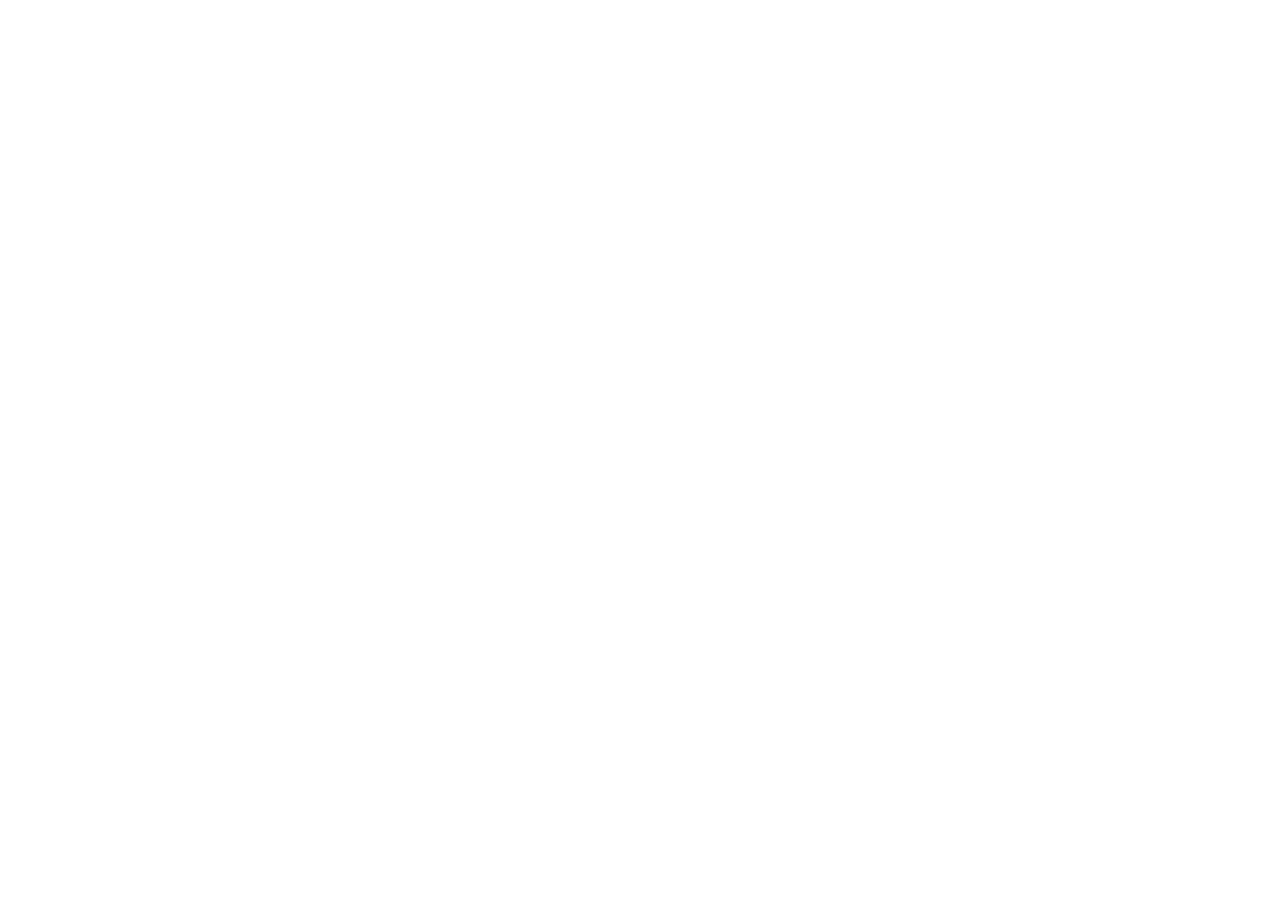
==== index.html @ 0645ac98 "Created base structure" ====
<!DOCTYPE html>
<html lang="ru">

<head>
   <meta charset="UTF-8">
   <meta name="viewport" content="width=device-width, initial-scale=1.0">
   <link rel="stylesheet" href="css/style.css">
   <link rel="stylesheet" href="css/normalize.css">

   <title>Мир Мем</title>
</head>

<body>
</body>

</html>
---- css/style.css ----
* {
   margin: 0;
   padding: 0;
}
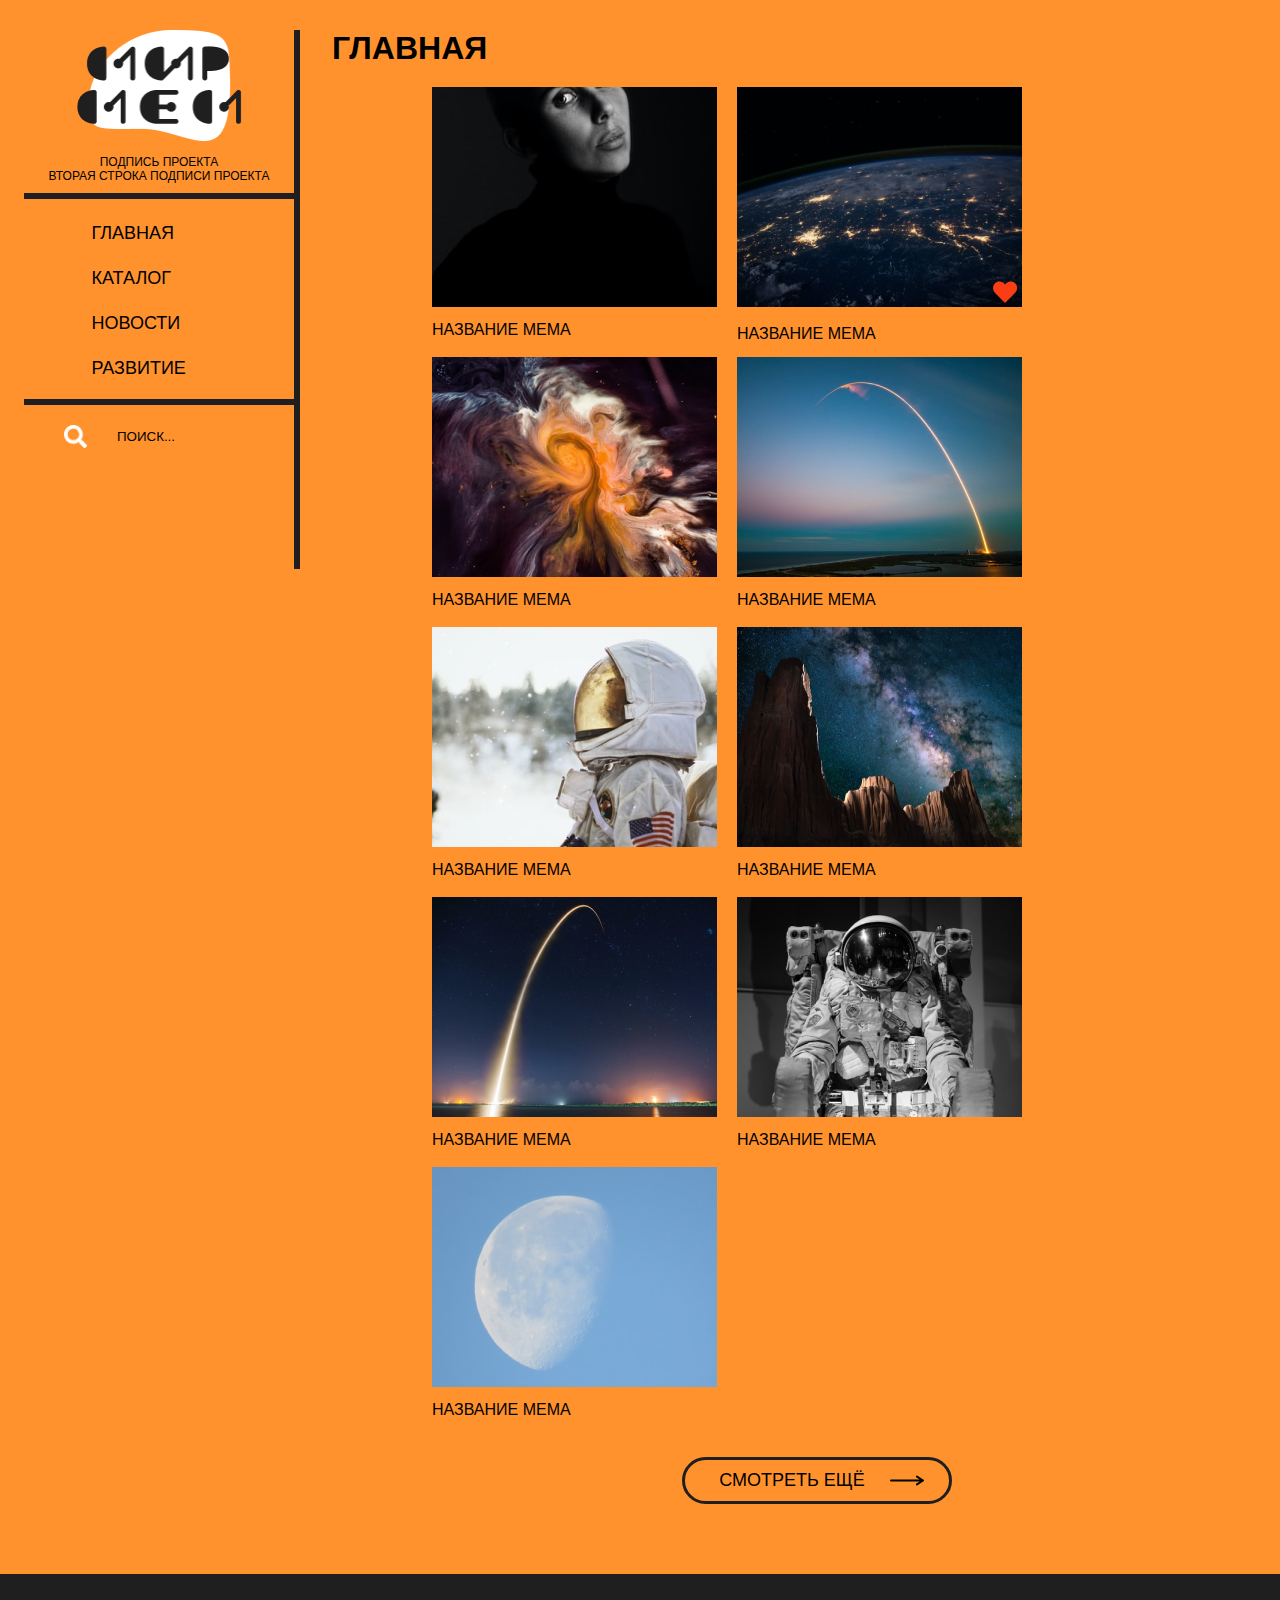
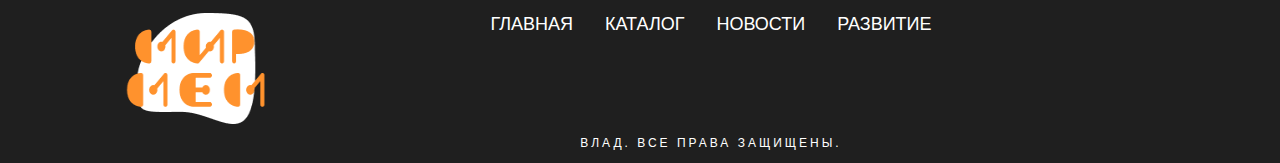
==== commit 8187d2b5: "Created page without  one hover animation" ====
--- a/index.html
+++ b/index.html
@@ -5,12 +5,141 @@
    <meta charset="UTF-8">
    <meta name="viewport" content="width=device-width, initial-scale=1.0">
    <link rel="stylesheet" href="css/style.css">
-   <link rel="stylesheet" href="css/normalize.css">
+   <!-- <link rel="stylesheet" href="css/normalize.css"> -->
+   <!-- Import fonts -->
+   <link href="http://fonts.cdnfonts.com/css/poe-vetica-new?styles=35770" rel="stylesheet">
 
    <title>Мир Мем</title>
 </head>
 
 <body>
+
+   <main class="main-content orange-bg">
+      <aside class="sidebar">
+         <div class="company-info">
+            <div class="company-info__img"> <img src="img/header-logo.png" alt="logo" class="company-info__logo"></div>
+            <div class="company-info-text">
+               <div class="company-info-text__title">Подпись проекта</div>
+               <div class="company-info-text__subtitle">Вторая строка подписи проекта</div>
+            </div>
+
+         </div>
+         <nav class="navigation">
+            <ul class="navigation__list">
+               <li class="navigation__item">
+                  <a href="" class="navigation__link main-page">Главная</a>
+               </li>
+               <li class="navigation__item">
+                  <a href="" class="navigation__link price-list-page">Каталог</a>
+               </li>
+               <li class="navigation__item">
+                  <a href="" class="navigation__link news-page ">Новости</a>
+               </li>
+               <li class="navigation__item">
+                  <a href="" class="navigation__link edu-page">Развитие</a>
+               </li>
+            </ul>
+
+         </nav>
+         <div class="search">
+            <button type="submit" class="search__button">
+               <img class="search__icon" src="img/search-icon.png"></img></button>
+            <input class="search__pole" type="text" placeholder="ПОИСК...">
+         </div>
+         </div>
+      </aside>
+
+
+
+      <div class="content">
+         <h1 class="content__title">Главная</h1>
+         <div class="gallery">
+            <div class="gallery__item">
+               <div class="gallery__image">
+                  <img src="img/content-img/1.jpg " alt="img">
+               </div>
+               <span class="gallery__title">Название Мема</span>
+            </div>
+            <div class="gallery__item">
+               <div class="gallery__image_active">
+                  <img src="img/content-img/2.jpg " alt="img">
+               </div>
+               <span class="gallery__title">Название Мема</span>
+            </div>
+            <div class="gallery__item">
+               <div class="gallery__image">
+                  <img src="img/content-img/3.jpg " alt="img">
+               </div>
+               <span class="gallery__title">Название Мема</span>
+            </div>
+            <div class="gallery__item">
+               <div class="gallery__image">
+                  <img src="img/content-img/4.jpg " alt="img">
+               </div>
+               <span class="gallery__title">Название Мема</span>
+            </div>
+            <div class="gallery__item">
+               <div class="gallery__image">
+                  <img src="img/content-img/5.jpg " alt="img">
+               </div>
+               <span class="gallery__title">Название Мема</span>
+            </div>
+            <div class="gallery__item">
+               <div class="gallery__image">
+                  <img src="img/content-img/6.jpg " alt="img">
+               </div>
+               <span class="gallery__title">Название Мема</span>
+            </div>
+            <div class="gallery__item">
+               <div class="gallery__image">
+                  <img src="img/content-img/7.jpg " alt="img">
+               </div>
+               <span class="gallery__title">Название Мема</span>
+            </div>
+            <div class="gallery__item">
+               <div class="gallery__image">
+                  <img src="img/content-img/8.jpg " alt="img">
+               </div>
+               <span class="gallery__title">Название Мема</span>
+            </div>
+            <div class="gallery__item">
+               <div class="gallery__image">
+                  <img src="img/content-img/9.jpg " alt="img">
+               </div>
+               <span class="gallery__title">Название Мема</span>
+            </div>
+
+         </div>
+         <div class="content__button-info-wrapper"> <button class="button-info"><span class="button-info__text">Смотреть
+                  ещё</span></button></div>
+      </div>
+   </main>
+
+   <footer class="footer footer_black-bg">
+      <img class="footer__logo" src="img/footer-logo.png" alt="logo">
+      <div class="footer-content">
+         <nav class="footer-content__navigation">
+            <ul class="footer-content__list">
+               <li class="footer-content__list-item">
+                  <a href="#" class="footer-content__link">Главная</a>
+               </li>
+               <li class="footer-content__list-item">
+                  <a href="#" class="footer-content__link">Каталог</a>
+               </li>
+               <li class="footer-content__list-item">
+                  <a href="#" class="footer-content__link">Новости</a>
+               </li>
+               <li class="footer-content__list-item">
+                  <a href="#" class="footer-content__link">Развитие</a>
+               </li>
+
+            </ul>
+         </nav>
+         <div class="copyright">
+            <span class="copyright__text">Влад. Все права защищены.</span>
+         </div>
+      </div>
+   </footer>
 </body>
 
 </html>--- a/css/style.css
+++ b/css/style.css
@@ -1,4 +1,316 @@
 * {
-   margin: 0;
-   padding: 0;
-}
+   margin: 0px;
+   padding: 0px;
+}
+
+button {
+   outline: none;
+}
+button:hover {
+   cursor: pointer;
+}
+body {
+   font-family: "POE Vetica New", sans-serif;
+   text-transform: uppercase;
+   color: white;
+   font-style: normal;
+   font-weight: 500;
+   box-sizing: border-box;
+   /* identical to box height, or 77px */
+}
+.orange-bg {
+   background: #ff922d;
+}
+
+.main-content {
+   padding-top: 30px;
+   display: flex;
+}
+
+.sidebar {
+   width: 300px;
+   height: 539px;
+   border-right: 6px solid #1f1f1f;
+   color: #000000;
+   margin-left: 24px;
+}
+.company-info {
+   display: flex;
+   flex-direction: column;
+   padding-bottom: 10px;
+   border-bottom: 6px solid #1f1f1f;
+}
+.company-info__img {
+   display: flex;
+   justify-content: center;
+   margin-bottom: 14px;
+}
+.company-info__logo {
+   display: block;
+   width: 169px;
+   height: 111px;
+}
+.company-info-text {
+   font-size: 12px;
+}
+.company-info-text__title {
+   display: flex;
+   justify-content: center;
+}
+.company-info-text__subtitle {
+   display: flex;
+   justify-content: center;
+}
+.navigation {
+   display: flex;
+   padding-left: 25%;
+   padding-bottom: 20px;
+   border-bottom: 6px solid #1f1f1f;
+}
+.navigation__list {
+   list-style-type: none;
+}
+.navigation__item {
+   display: flex;
+   flex-direction: column;
+}
+.navigation__link {
+   text-decoration: none;
+   font-size: 18px;
+   color: #000000;
+   margin-top: 24px;
+   position: relative;
+   transition: all 0.3s ease-in;
+}
+
+.main-page:hover,
+.price-list-page:hover,
+.news-page:hover,
+.edu-page:hover {
+   padding-left: 45px;
+}
+.navigation__link:after {
+   content: "";
+   position: absolute;
+   background: url(../img/right-black-arrow.svg) 0 0 no-repeat;
+   top: 3px;
+   left: -30px;
+   width: 35px;
+   height: 12px;
+   opacity: 0;
+   transition: all 0.3s ease-in;
+}
+.navigation__link:hover::after {
+   opacity: 1;
+   content: "";
+   position: absolute;
+   background: url(../img/right-black-arrow.svg) 0 0 no-repeat;
+   top: 3px;
+   left: 0;
+   width: 35px;
+   height: 12px;
+   transition: all 0.3s ease-in;
+}
+.search {
+   display: flex;
+   margin-top: 20px;
+   justify-content: start;
+   padding-left: 40px;
+}
+.search__button {
+   display: block;
+   width: 23px;
+   height: 23px;
+   margin-right: 30px;
+   background: transparent;
+   border: none;
+}
+
+.search__icon {
+   display: block;
+   width: 23px;
+   height: 23px;
+}
+.search__pole {
+   display: inline-block;
+   border: none;
+   background: transparent;
+   outline: none;
+}
+.search__pole::placeholder {
+   color: #000000;
+}
+.content {
+   flex-grow: 1;
+   color: #000000;
+   padding-left: 32px;
+   text-transform: uppercase;
+}
+
+.content__title {
+   margin-bottom: 20px;
+}
+.gallery {
+   display: flex;
+   flex-wrap: wrap;
+   margin-left: 100px;
+   margin-right: 100px;
+   margin-bottom: 20px;
+}
+.gallery__item {
+   width: 285px;
+   height: 256px;
+   margin-right: 20px;
+   margin-bottom: 14px;
+   position: relative;
+}
+.gallery__image {
+   position: relative;
+}
+.gallery__image:before {
+   opacity: 0;
+   content: "";
+   position: absolute;
+   width: 24px;
+   height: 38px;
+
+   background: url(../img/like-icon.png) 0 0 no-repeat;
+   bottom: -10px;
+   right: 5px;
+   transition: all 0.3s ease;
+}
+.gallery__image:hover::before {
+   content: "";
+   position: absolute;
+   width: 24px;
+   height: 38px;
+   background: url(../img/like-icon.png) 0 0 no-repeat;
+   bottom: -10px;
+   right: 5px;
+   opacity: 1;
+   transition: all 0.3s ease;
+}
+.gallery__image_active::before {
+   content: "";
+   position: absolute;
+   width: 24px;
+   height: 38px;
+   background: url(../img/active-like-icon.png) 0 0 no-repeat;
+   bottom: 24px;
+   right: 5px;
+}
+.gallery__image img {
+   display: block;
+   width: 285px;
+   height: 220px;
+}
+
+.gallery__title {
+   display: block;
+   margin-top: 14px;
+}
+.content__button-info-wrapper {
+   padding-left: 350px;
+   margin-right: 100px;
+   display: flex;
+}
+.button-info {
+   width: 270px;
+   height: 47px;
+   border: 3px solid #1f1f1f;
+   border-radius: 64px;
+   background: transparent;
+   padding: 9px 25px;
+   padding-right: 75px;
+
+   margin-bottom: 70px;
+   transition: all 0.3s ease;
+   position: relative;
+}
+.button-info:hover {
+   /* !WARNING добавить эффект при наведении, я не знаю как делать*/
+}
+
+.button-info:focus {
+   background: #1f1f1f;
+   color: #fff;
+}
+.button-info:focus > .button-info__text:after {
+   content: "";
+   display: block;
+   height: 30px;
+   width: 40px;
+   position: absolute;
+   background: url(../img/right-white-arrow.svg) no-repeat;
+   top: 5px;
+   right: -65px;
+   transition: all 0.3s ease;
+}
+
+.button-info__text {
+   font-size: 18px;
+   text-transform: uppercase;
+   position: relative;
+}
+.button-info__text:after {
+   content: "";
+   display: block;
+   height: 30px;
+   width: 40px;
+   position: absolute;
+   background: url(../img/right-black-arrow.svg) no-repeat;
+   top: 5px;
+   right: -65px;
+}
+
+/* footer */
+.footer_black-bg {
+   background: #1f1f1f;
+}
+
+.footer {
+   height: 189px;
+   padding: 0 125px;
+   display: flex;
+   justify-content: space-around;
+   align-items: center;
+}
+.footer__logo {
+   display: block;
+   width: 142px;
+   height: 111px;
+}
+.footer-content {
+   display: flex;
+   flex-direction: column;
+   flex-grow: 1;
+   height: 100%;
+}
+.footer-content__navigation {
+   padding-top: 40px;
+   flex-grow: 1;
+}
+.footer-content__list {
+   display: flex;
+   justify-content: center;
+}
+.footer-content__list-item {
+   list-style-type: none;
+   align-items: center;
+}
+.footer-content__link {
+   color: #ffffff;
+   text-decoration: none;
+   margin: 0 16px;
+   font-size: 18px;
+}
+.copyright {
+   vertical-align: bottom;
+   flex-grow: 0;
+   text-align: center;
+   padding-bottom: 12px;
+}
+.copyright__text {
+   font-size: 12px;
+   letter-spacing: 0.25em;
+}
